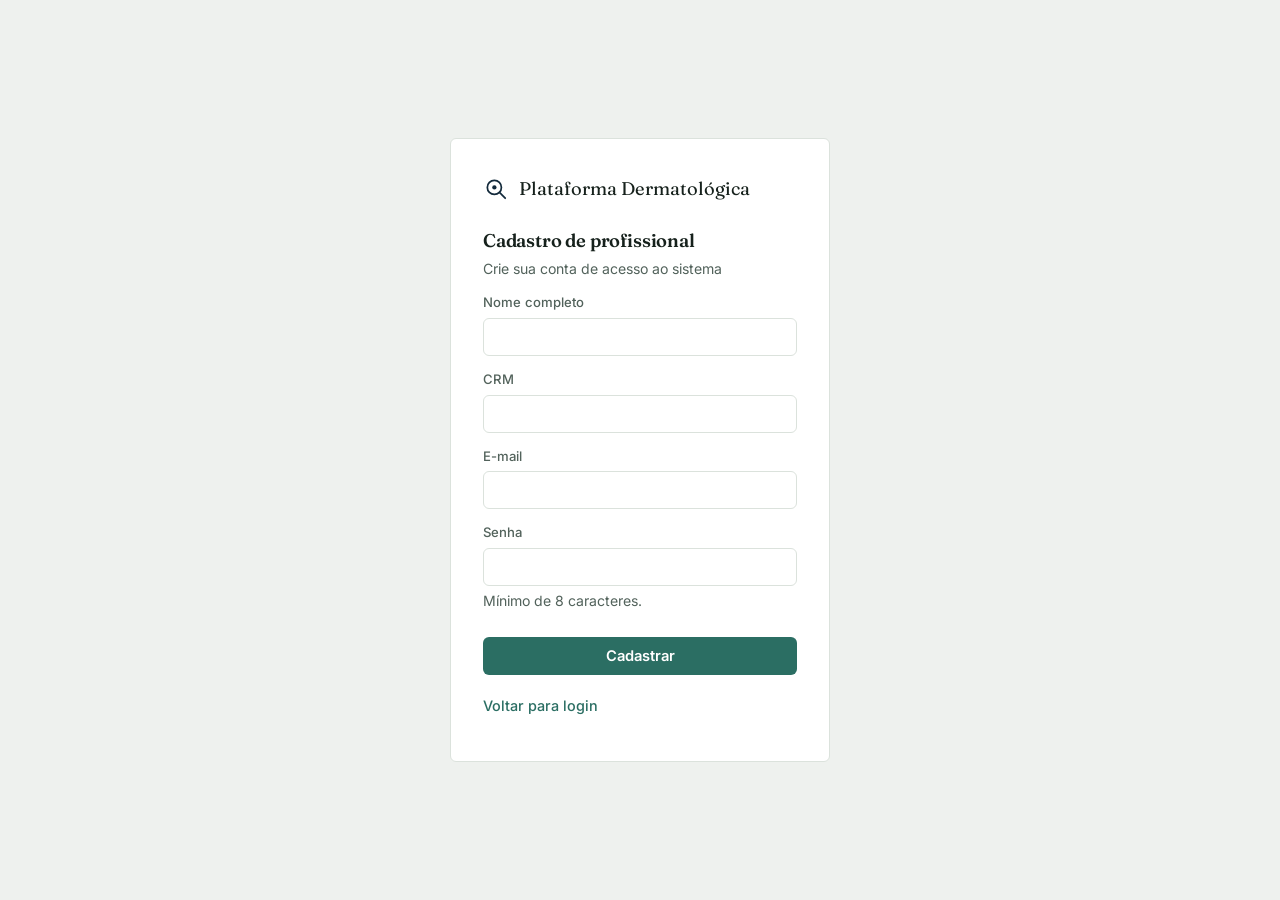
==== backend/src/main/resources/static/cadastro-medico.html @ d0685bf3 "Versão inicial da Plataforma Dermatológica (TCC)" ====
<!DOCTYPE html>
<html lang="pt-br">
<head>
  <meta charset="UTF-8">
  <meta name="viewport" content="width=device-width, initial-scale=1">
  <meta name="theme-color" content="#132A3B">
  <title>Cadastro de Médico - Plataforma Dermatologica</title>
  <link rel="stylesheet" href="css/style.css">
</head>
<body>
  <div class="auth-shell">
    <div class="auth-card">
      <div class="auth-brand">
        <svg width="26" height="26" viewBox="0 0 24 24" fill="none" stroke="#132A3B" stroke-width="1.6">
          <circle cx="10.5" cy="10.5" r="6.5"/>
          <circle cx="10.5" cy="10.5" r="2" fill="#132A3B" stroke="none"/>
          <line x1="15.2" y1="15.2" x2="20.5" y2="20.5" stroke-linecap="round"/>
        </svg>
        <span class="brand-text">Plataforma Dermatológica</span>
      </div>

      <h2>Cadastro de profissional</h2>
      <p>Crie sua conta de acesso ao sistema</p>

      <label>Nome completo</label>
      <input type="text" id="nome">

      <label>CRM</label>
      <input type="text" id="crm">

      <label>E-mail</label>
      <input type="email" id="email">

      <label>Senha</label>
      <input type="password" id="senha" minlength="8" autocomplete="new-password">
      <p class="dica-campo">Mínimo de 8 caracteres.</p>

      <button class="primary" onclick="cadastrar()" style="width:100%;">Cadastrar</button>
      <div id="msg" class="msg"></div>

      <p style="margin-top:20px; font-size:0.85rem;">
        <a class="link-simple" href="login.html">Voltar para login</a>
      </p>
    </div>
  </div>

  <script src="js/api.js"></script>
  <script>
    // Mesmas regras do backend; retorna a mensagem de erro ou null
    function erroFormulario(dados) {
      if (!dados.nome.trim() || !dados.crm.trim() || !dados.email.trim() || !dados.senha) {
        return "Preencha todos os campos: nome, CRM, e-mail e senha.";
      }
      if (!emailValido(dados.email)) return "E-mail inválido. Use o formato nome@exemplo.com.";
      if (dados.senha.length < SENHA_TAMANHO_MINIMO) {
        return `A senha deve ter no mínimo ${SENHA_TAMANHO_MINIMO} caracteres.`;
      }
      return null;
    }

    async function cadastrar() {
      const dados = {
        nome: document.getElementById("nome").value,
        crm: document.getElementById("crm").value,
        email: document.getElementById("email").value,
        senha: document.getElementById("senha").value,
      };
      const msg = document.getElementById("msg");
      const erro = erroFormulario(dados);
      if (erro) {
        msg.textContent = "Erro ao cadastrar: " + erro;
        msg.className = "msg erro";
        return;
      }
      try {
        await cadastrarMedico(dados);
        msg.textContent = "Cadastro realizado! Redirecionando para login...";
        msg.className = "msg sucesso";
        setTimeout(() => window.location.href = "login.html", 1200);
      } catch (e) {
        msg.textContent = "Erro ao cadastrar: " + e.message;
        msg.className = "msg erro";
      }
    }
  </script>
</body>
</html>
---- backend/src/main/resources/static/css/style.css ----
/* =====================================================================
   Plataforma Dermatologica - Design tokens
   Paleta clinica (navy + verde-clinico), tipografia Fraunces + Inter.
   ===================================================================== */
@import url('https://fonts.googleapis.com/css2?family=Fraunces:opsz,wght@9..144,500;9..144,600;9..144,700&family=Inter:wght@400;500;600;700&display=swap');

:root {
  --paper: #EEF1EE;
  --surface: #FFFFFF;
  --ink: #16211C;
  --ink-soft: #52625B;
  --ink-faint: #8A968F;

  --sidebar-bg: #132A3B;
  --sidebar-ink: #D7E3DD;
  --sidebar-ink-dim: #8FA5A0;
  --sidebar-active: #1D3F4F;

  --accent: #2B6E63;
  --accent-dark: #1E5148;
  --accent-soft: #E1EEEA;

  --gold: #B4802C;
  --gold-soft: #F5EAD3;

  --danger: #A6453B;
  --danger-soft: #F3E1DE;

  --success: #3F7D5C;
  --success-soft: #E1EFE5;

  --border: #DBE2DC;
  --radius: 6px;

  --font-display: 'Fraunces', Georgia, serif;
  --font-body: 'Inter', -apple-system, BlinkMacSystemFont, "Segoe UI", sans-serif;
}

* { box-sizing: border-box; }

body {
  margin: 0;
  font-family: var(--font-body);
  background: var(--paper);
  color: var(--ink);
  font-size: 15px;
  line-height: 1.5;
}

h1, h2, h3 {
  font-family: var(--font-display);
  font-weight: 600;
  color: var(--ink);
  margin: 0;
  letter-spacing: -0.01em;
}

/* ===================== Layout com navegacao lateral ===================== */
.app-shell {
  display: flex;
  min-height: 100vh;
}

.sidebar {
  width: 220px;
  flex-shrink: 0;
  background: var(--sidebar-bg);
  color: var(--sidebar-ink);
  display: flex;
  flex-direction: column;
  padding: 24px 16px;
  position: fixed;
  top: 0;
  left: 0;
  height: 100vh;
}

.sidebar .brand {
  display: flex;
  align-items: center;
  gap: 10px;
  padding: 0 8px 24px 8px;
  border-bottom: 1px solid rgba(255,255,255,0.08);
  margin-bottom: 20px;
}

.sidebar .brand svg { flex-shrink: 0; }

.sidebar .brand-text {
  font-family: var(--font-display);
  font-size: 1.05rem;
  line-height: 1.15;
  color: #fff;
}

.sidebar nav {
  display: flex;
  flex-direction: column;
  gap: 2px;
  flex: 1;
}

.sidebar nav a {
  display: flex;
  align-items: center;
  gap: 10px;
  color: var(--sidebar-ink-dim);
  text-decoration: none;
  padding: 9px 10px;
  border-radius: var(--radius);
  font-size: 0.9rem;
  font-weight: 500;
  transition: background 0.15s ease, color 0.15s ease;
}

.sidebar nav a svg { flex-shrink: 0; opacity: 0.85; }

.sidebar nav a:hover {
  background: rgba(255,255,255,0.06);
  color: var(--sidebar-ink);
}

.sidebar nav a.active {
  background: var(--sidebar-active);
  color: #fff;
}

.sidebar-footer {
  border-top: 1px solid rgba(255,255,255,0.08);
  padding-top: 14px;
}

.sidebar-footer button {
  width: 100%;
  background: transparent;
  border: 1px solid rgba(255,255,255,0.18);
  color: var(--sidebar-ink);
  padding: 8px 10px;
  border-radius: var(--radius);
  cursor: pointer;
  font-size: 0.85rem;
  font-family: var(--font-body);
}

.sidebar-footer button:hover {
  background: rgba(255,255,255,0.08);
}

.content {
  margin-left: 220px;
  flex: 1;
  padding: 40px 48px;
  max-width: 900px;
}

.page-header {
  margin-bottom: 24px;
}

.page-header h1 {
  font-size: 1.6rem;
}

.page-header p {
  color: var(--ink-soft);
  margin-top: 6px;
  font-size: 0.92rem;
  max-width: 62ch;
}

/* ===================== Cartoes ===================== */
.card {
  background: var(--surface);
  border: 1px solid var(--border);
  border-radius: var(--radius);
  padding: 24px;
  margin-bottom: 20px;
}

.card h2 {
  font-size: 1.05rem;
  margin-bottom: 4px;
}

.card > p:first-of-type {
  color: var(--ink-soft);
  font-size: 0.88rem;
  margin-top: 4px;
  margin-bottom: 16px;
}

/* ===================== Formularios ===================== */
label {
  display: block;
  margin-top: 14px;
  font-size: 0.82rem;
  color: var(--ink-soft);
  font-weight: 500;
}

input, textarea, select {
  width: 100%;
  padding: 9px 11px;
  margin-top: 5px;
  border: 1px solid var(--border);
  border-radius: var(--radius);
  font-size: 0.92rem;
  font-family: var(--font-body);
  background: var(--surface);
  color: var(--ink);
}

input:focus, textarea:focus, select:focus {
  outline: none;
  border-color: var(--accent);
  box-shadow: 0 0 0 3px var(--accent-soft);
}

/* Campo que nao pode ser editado (ex.: CPF ao editar paciente) */
input[readonly] {
  background: var(--paper);
  color: var(--ink-soft);
  cursor: not-allowed;
}

.dica-campo {
  margin: 4px 0 0;
  font-size: 0.78rem;
  color: var(--ink-faint);
}

button.primary {
  margin-top: 18px;
  background: var(--accent);
  color: #fff;
  border: none;
  padding: 10px 20px;
  border-radius: var(--radius);
  cursor: pointer;
  font-size: 0.92rem;
  font-weight: 600;
  font-family: var(--font-body);
}

button.primary:hover { background: var(--accent-dark); }

button.secondary {
  margin-top: 8px;
  margin-left: 8px;
  background: transparent;
  color: var(--ink-soft);
  border: 1px solid var(--border);
  padding: 9px 16px;
  border-radius: var(--radius);
  cursor: pointer;
  font-family: var(--font-body);
  font-size: 0.88rem;
}

button.secondary:hover { background: var(--paper); }

.msg { margin-top: 12px; font-size: 0.88rem; }
.msg.erro { color: var(--danger); }
.msg.sucesso { color: var(--success); }

/* Busca/ordenacao e paginacao da lista de pacientes */
.lista-controles { display: flex; gap: 12px; flex-wrap: wrap; margin-bottom: 14px; }
.lista-controles .campo-busca { flex: 2 1 240px; }
.lista-controles .campo-ordem { flex: 1 1 180px; }
.lista-controles label { margin-top: 0; }
.lista-vazia { color: var(--ink-soft); font-style: italic; padding: 12px 4px; }
.paginacao {
  display: flex; align-items: center; justify-content: space-between;
  gap: 10px; margin-top: 14px; font-size: 0.88rem; color: var(--ink-soft);
}
.paginacao button.secondary { margin: 0; width: auto; }
.paginacao button.secondary:disabled { opacity: 0.45; cursor: default; background: transparent; }

/* ===================== Tabelas ===================== */
table { width: 100%; border-collapse: collapse; margin-top: 8px; }
th, td { text-align: left; padding: 10px 6px; border-bottom: 1px solid var(--border); font-size: 0.88rem; }
th { color: var(--ink-soft); font-weight: 600; font-size: 0.8rem; }
tr:last-child td { border-bottom: none; }

/* ===================== Barra de probabilidade ===================== */
.prob-bar-bg { background: var(--paper); border-radius: 4px; height: 8px; margin-top: 5px; overflow: hidden; }
.prob-bar { background: var(--accent); height: 8px; }
.prob-row { margin-bottom: 12px; font-size: 0.88rem; }

/* ===================== Badges ===================== */
.badge {
  display: inline-block;
  padding: 3px 10px;
  border-radius: 20px;
  font-size: 0.76rem;
  font-weight: 600;
  background: var(--gold-soft);
  color: var(--gold);
}
.badge.ok { background: var(--success-soft); color: var(--success); }

.link-simple { color: var(--accent); text-decoration: none; font-size: 0.9rem; font-weight: 500; }
.link-simple:hover { text-decoration: underline; }

/* ===================== Tela de autenticacao (login/cadastro) ===================== */
.auth-shell {
  min-height: 100vh;
  display: flex;
  align-items: center;
  justify-content: center;
  padding: 24px;
}

.auth-card {
  background: var(--surface);
  border: 1px solid var(--border);
  border-radius: var(--radius);
  padding: 36px 32px;
  width: 100%;
  max-width: 380px;
}

.auth-brand {
  display: flex;
  align-items: center;
  gap: 10px;
  margin-bottom: 24px;
}

.auth-brand .brand-text {
  font-family: var(--font-display);
  font-size: 1.15rem;
  color: var(--ink);
}

.auth-card h2 {
  font-size: 1.15rem;
  margin-bottom: 4px;
}

.auth-card > p {
  color: var(--ink-soft);
  font-size: 0.88rem;
  margin-top: 4px;
  margin-bottom: 8px;
}

/* ===================== Dashboard KPIs ===================== */
.kpi-grid {
  display: grid;
  grid-template-columns: repeat(auto-fit, minmax(160px, 1fr));
  gap: 14px;
}

.kpi-box {
  background: var(--paper);
  border-radius: var(--radius);
  padding: 18px 16px;
}

.kpi-valor {
  font-family: var(--font-display);
  font-size: 2.1rem;
  font-weight: 600;
  color: var(--ink);
  line-height: 1;
}

.kpi-label {
  font-size: 0.8rem;
  color: var(--ink-soft);
  margin-top: 6px;
}

/* ===================== Componentes de foto (camera / galeria) ===================== */
.acoes-foto { display: flex; flex-wrap: wrap; gap: 10px; margin-top: 8px; }

.btn-outline {
  display: inline-flex;
  align-items: center;
  gap: 8px;
  background: var(--surface);
  color: var(--accent);
  border: 1px solid var(--accent);
  padding: 10px 16px;
  border-radius: var(--radius);
  cursor: pointer;
  font-size: 0.9rem;
  font-weight: 600;
  font-family: var(--font-body);
}
.btn-outline:hover { background: var(--accent-soft); }

/* O botao "Tirar foto" aparece em aparelhos de toque ou telas estreitas (celular/tablet).
   No desktop, o seletor de arquivo comum ja resolve. A condicao e propositalmente ampla:
   e melhor mostrar o botao a mais do que esconde-lo num celular. */
.btn-camera { display: none; }
@media (pointer: coarse), (hover: none), (max-width: 720px) {
  .btn-camera { display: inline-flex; }
}

.info-foto { font-size: 0.8rem; color: var(--ink-soft); margin-top: 8px; }
button:disabled { opacity: 0.6; cursor: not-allowed; }

/* Item do historico (imagem + resultado) */
.hist-item {
  display: flex;
  flex-wrap: wrap;
  gap: 16px;
  margin-top: 14px;
  padding-top: 14px;
  border-top: 1px solid var(--border);
}
.hist-item img {
  width: 110px;
  height: 110px;
  object-fit: cover;
  border-radius: 6px;
  border: 1px solid var(--border);
  flex-shrink: 0;
}
.hist-item .hist-resultado { flex: 1; min-width: 200px; }

/* ===================== Responsivo (celular / tablet) ===================== */
@media (max-width: 720px) {
  body { font-size: 15px; }

  /* Barra de navegacao vira uma faixa compacta no topo */
  .app-shell { flex-direction: column; }
  .sidebar {
    position: sticky;
    top: 0;
    z-index: 10;
    width: 100%;
    height: auto;
    flex-direction: row;
    align-items: center;
    gap: 6px;
    padding: 8px 12px;
  }
  .sidebar .brand { border-bottom: none; margin: 0; padding: 0 4px 0 0; }
  .sidebar .brand-text { display: none; }
  .sidebar nav { flex-direction: row; gap: 2px; }
  .sidebar nav a { padding: 10px 10px; font-size: 0.85rem; }
  .sidebar-footer { border-top: none; padding-top: 0; margin-left: auto; }
  .sidebar-footer button { width: auto; padding: 10px 12px; }

  .content { margin-left: 0; padding: 20px 14px 40px; max-width: 100%; }
  .page-header h1 { font-size: 1.35rem; }
  .card { padding: 16px; }

  /* 16px evita o zoom automatico do Safari/iOS ao focar em um campo */
  input, textarea, select { font-size: 16px; padding: 11px 12px; }
  button.primary { width: 100%; padding: 13px 20px; }
  button.secondary { width: 100%; margin-left: 0; padding: 12px 16px; }
  .paginacao button.secondary { padding: 11px 14px; }
  .paginacao .paginacao-info { text-align: center; }
  .btn-outline { flex: 1 1 100%; justify-content: center; padding: 13px 16px; }

  .kpi-grid { grid-template-columns: repeat(2, 1fr); gap: 10px; }
  .kpi-valor { font-size: 1.7rem; }

  .auth-shell { padding: 16px; align-items: flex-start; padding-top: 8vh; }
  .auth-card { padding: 24px 20px; }

  .hist-item img { width: 96px; height: 96px; }

  /* Tabela vira lista de cartoes (usa o atributo data-label de cada celula) */
  .tabela-responsiva thead { display: none; }
  .tabela-responsiva, .tabela-responsiva tbody, .tabela-responsiva tr, .tabela-responsiva td { display: block; width: 100%; }
  .tabela-responsiva tr {
    border: 1px solid var(--border);
    border-radius: var(--radius);
    padding: 10px 12px;
    margin-bottom: 12px;
  }
  .tabela-responsiva td {
    display: flex;
    justify-content: space-between;
    gap: 12px;
    border-bottom: none;
    padding: 4px 0;
    text-align: right;
  }
  .tabela-responsiva td::before {
    content: attr(data-label);
    color: var(--ink-soft);
    font-size: 0.8rem;
    font-weight: 600;
    text-align: left;
  }
  .tabela-responsiva td.acoes {
    display: flex;
    flex-wrap: wrap;
    justify-content: flex-start;
    gap: 8px;
    padding-top: 10px;
  }
  .tabela-responsiva td.acoes::before { display: none; }
  .tabela-responsiva td.acoes a {
    flex: 1 1 40%;
    text-align: center;
    padding: 10px 8px;
    border: 1px solid var(--border);
    border-radius: var(--radius);
    background: var(--paper);
  }
  .tabela-responsiva .sep { display: none; }
}
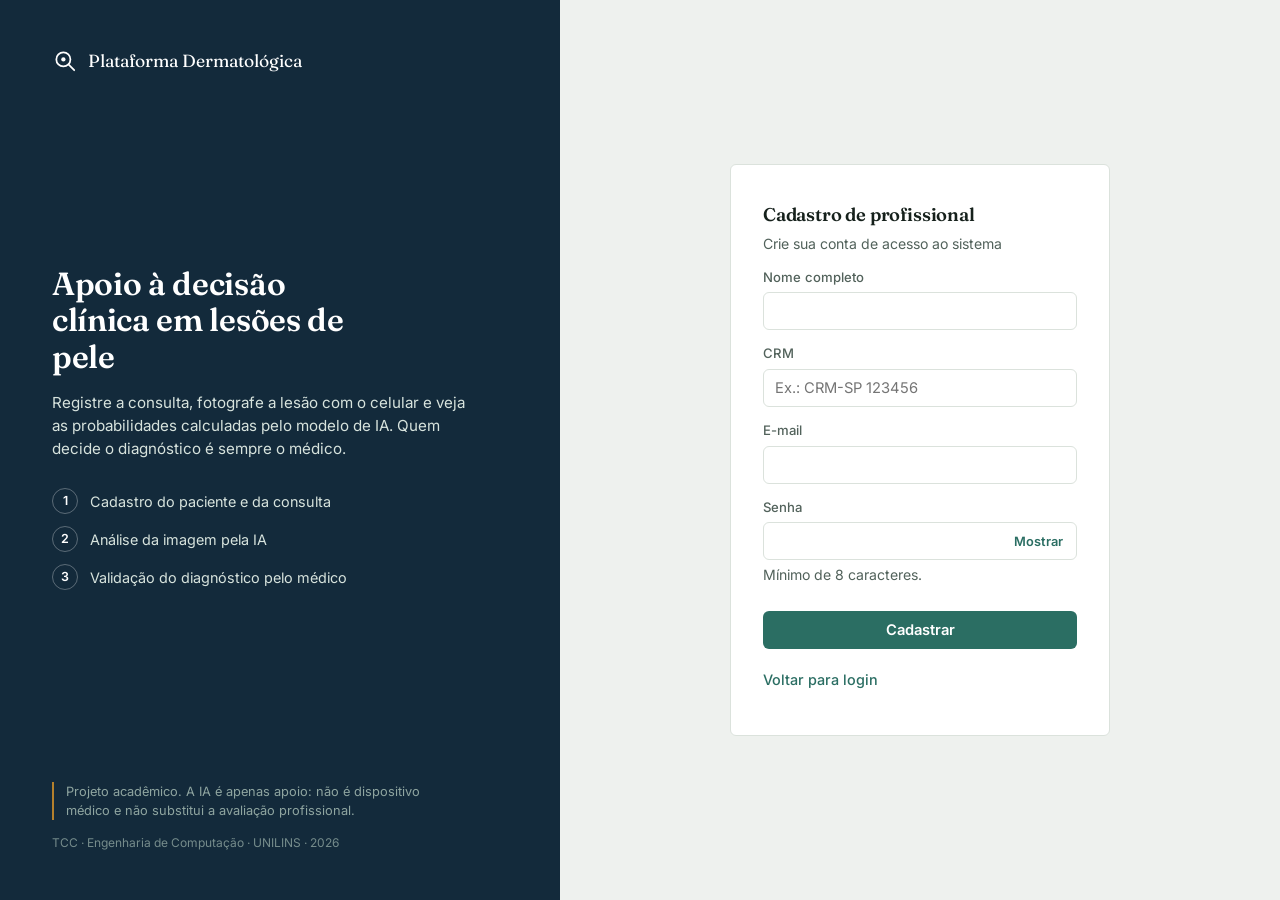
==== commit ddc51522: "Melhora no acabamento visual das telas" ====
--- a/backend/src/main/resources/static/cadastro-medico.html
+++ b/backend/src/main/resources/static/cadastro-medico.html
@@ -4,44 +4,65 @@
   <meta charset="UTF-8">
   <meta name="viewport" content="width=device-width, initial-scale=1">
   <meta name="theme-color" content="#132A3B">
-  <title>Cadastro de Médico - Plataforma Dermatologica</title>
+  <title>Cadastro de Médico - Plataforma Dermatológica</title>
+  <link rel="icon" href="data:image/svg+xml,%3Csvg xmlns='http://www.w3.org/2000/svg' viewBox='0 0 24 24'%3E%3Crect width='24' height='24' rx='5' fill='%23132A3B'/%3E%3Ccircle cx='10.5' cy='10.5' r='5.5' fill='none' stroke='%23fff' stroke-width='1.8'/%3E%3Ccircle cx='10.5' cy='10.5' r='1.8' fill='%23fff'/%3E%3Cline x1='14.6' y1='14.6' x2='19' y2='19' stroke='%23fff' stroke-width='1.8' stroke-linecap='round'/%3E%3C/svg%3E">
   <link rel="stylesheet" href="css/style.css">
 </head>
 <body>
-  <div class="auth-shell">
-    <div class="auth-card">
-      <div class="auth-brand">
-        <svg width="26" height="26" viewBox="0 0 24 24" fill="none" stroke="#132A3B" stroke-width="1.6">
+  <div class="auth-shell auth-split">
+    <section class="auth-painel">
+      <div class="auth-painel-marca">
+        <svg width="26" height="26" viewBox="0 0 24 24" fill="none" stroke="#fff" stroke-width="1.6">
           <circle cx="10.5" cy="10.5" r="6.5"/>
-          <circle cx="10.5" cy="10.5" r="2" fill="#132A3B" stroke="none"/>
+          <circle cx="10.5" cy="10.5" r="2" fill="#fff" stroke="none"/>
           <line x1="15.2" y1="15.2" x2="20.5" y2="20.5" stroke-linecap="round"/>
         </svg>
-        <span class="brand-text">Plataforma Dermatológica</span>
+        Plataforma Dermatológica
       </div>
 
-      <h2>Cadastro de profissional</h2>
-      <p>Crie sua conta de acesso ao sistema</p>
+      <div class="auth-painel-corpo">
+        <h1>Apoio à decisão clínica em lesões de pele</h1>
+        <p>Registre a consulta, fotografe a lesão com o celular e veja as probabilidades calculadas pelo modelo de IA. Quem decide o diagnóstico é sempre o médico.</p>
+        <ul class="auth-passos">
+          <li><span>1</span> Cadastro do paciente e da consulta</li>
+          <li><span>2</span> Análise da imagem pela IA</li>
+          <li><span>3</span> Validação do diagnóstico pelo médico</li>
+        </ul>
+      </div>
 
-      <label>Nome completo</label>
-      <input type="text" id="nome">
+      <p class="auth-aviso">Projeto acadêmico. A IA é apenas apoio: não é dispositivo médico e não substitui a avaliação profissional.</p>
+      <p class="auth-rodape">TCC · Engenharia de Computação · UNILINS · 2026</p>
+    </section>
 
-      <label>CRM</label>
-      <input type="text" id="crm">
+    <main class="auth-form-lado">
+      <form class="auth-card" onsubmit="cadastrar(event)" novalidate>
+        <h2>Cadastro de profissional</h2>
+        <p>Crie sua conta de acesso ao sistema</p>
 
-      <label>E-mail</label>
-      <input type="email" id="email">
+        <label for="nome">Nome completo</label>
+        <input type="text" id="nome" autocomplete="name">
 
-      <label>Senha</label>
-      <input type="password" id="senha" minlength="8" autocomplete="new-password">
-      <p class="dica-campo">Mínimo de 8 caracteres.</p>
+        <label for="crm">CRM</label>
+        <input type="text" id="crm" placeholder="Ex.: CRM-SP 123456" autocomplete="off">
 
-      <button class="primary" onclick="cadastrar()" style="width:100%;">Cadastrar</button>
-      <div id="msg" class="msg"></div>
+        <label for="email">E-mail</label>
+        <input type="email" id="email" autocomplete="email">
 
-      <p style="margin-top:20px; font-size:0.85rem;">
-        <a class="link-simple" href="login.html">Voltar para login</a>
-      </p>
-    </div>
+        <label for="senha">Senha</label>
+        <div class="campo-senha">
+          <input type="password" id="senha" minlength="8" autocomplete="new-password">
+          <button type="button" class="btn-ver-senha" onclick="alternarSenha('senha', this)" aria-label="Mostrar senha">Mostrar</button>
+        </div>
+        <p class="dica-campo">Mínimo de 8 caracteres.</p>
+
+        <button type="submit" class="primary" id="btnCadastrar" style="width:100%;">Cadastrar</button>
+        <div id="msg" class="msg"></div>
+
+        <p style="margin-top:20px; font-size:0.85rem;">
+          <a class="link-simple" href="login.html">Voltar para login</a>
+        </p>
+      </form>
+    </main>
   </div>
 
   <script src="js/api.js"></script>
@@ -58,7 +79,8 @@
       return null;
     }
 
-    async function cadastrar() {
+    async function cadastrar(evento) {
+      evento.preventDefault();
       const dados = {
         nome: document.getElementById("nome").value,
         crm: document.getElementById("crm").value,
@@ -72,10 +94,12 @@
         msg.className = "msg erro";
         return;
       }
+      const botao = document.getElementById("btnCadastrar");
       try {
-        await cadastrarMedico(dados);
+        await comCarregamento(botao, "Cadastrando...", () => cadastrarMedico(dados));
         msg.textContent = "Cadastro realizado! Redirecionando para login...";
         msg.className = "msg sucesso";
+        botao.disabled = true; // evita um segundo cadastro durante o redirecionamento
         setTimeout(() => window.location.href = "login.html", 1200);
       } catch (e) {
         msg.textContent = "Erro ao cadastrar: " + e.message;
--- a/backend/src/main/resources/static/css/style.css
+++ b/backend/src/main/resources/static/css/style.css
@@ -284,8 +284,47 @@
 
 /* ===================== Barra de probabilidade ===================== */
 .prob-bar-bg { background: var(--paper); border-radius: 4px; height: 8px; margin-top: 5px; overflow: hidden; }
-.prob-bar { background: var(--accent); height: 8px; }
+.prob-bar { background: var(--accent); height: 8px; border-radius: 4px; }
 .prob-row { margin-bottom: 12px; font-size: 0.88rem; }
+.prob-linha { display: flex; justify-content: space-between; align-items: baseline; gap: 12px; }
+.prob-pct { font-variant-numeric: tabular-nums; font-weight: 600; white-space: nowrap; }
+
+/* Resultado da IA: a classe mais provavel em destaque, as demais mais discretas */
+.prob-lista .prob-row { color: var(--ink-soft); }
+.prob-lista .prob-row .prob-bar { background: #A9BDB6; }
+.prob-lista .prob-top {
+  color: var(--ink);
+  background: var(--accent-soft);
+  border-radius: var(--radius);
+  padding: 10px 12px;
+  margin-bottom: 14px;
+}
+.prob-lista .prob-row:not(.prob-top) { padding: 0 12px; }
+.prob-mais summary { padding: 0 12px; }
+.prob-lista .prob-top .prob-nome { font-weight: 600; }
+.prob-lista .prob-top .prob-pct { font-size: 1.05rem; color: var(--accent-dark); }
+.prob-lista .prob-top .prob-bar { background: var(--accent); }
+.prob-lista .prob-top .prob-bar-bg { background: var(--surface); }
+.prob-tag {
+  display: inline-block;
+  margin-left: 6px;
+  padding: 1px 8px;
+  border-radius: 20px;
+  background: var(--accent);
+  color: #fff;
+  font-size: 0.68rem;
+  font-weight: 600;
+  letter-spacing: 0.02em;
+  vertical-align: 2px;
+}
+.prob-mais summary {
+  cursor: pointer;
+  color: var(--accent);
+  font-size: 0.84rem;
+  font-weight: 500;
+  margin-bottom: 10px;
+}
+.prob-mais[open] summary { margin-bottom: 12px; }
 
 /* ===================== Badges ===================== */
 .badge {
@@ -401,6 +440,7 @@
 
 .info-foto { font-size: 0.8rem; color: var(--ink-soft); margin-top: 8px; }
 button:disabled { opacity: 0.6; cursor: not-allowed; }
+button:focus-visible, a:focus-visible { outline: 2px solid var(--accent); outline-offset: 2px; }
 
 /* Item do historico (imagem + resultado) */
 .hist-item {
@@ -420,6 +460,175 @@
   flex-shrink: 0;
 }
 .hist-item .hist-resultado { flex: 1; min-width: 200px; }
+
+/* Etapa 3 da consulta: foto ao lado das probabilidades */
+.resultado-layout { display: flex; flex-wrap: wrap; gap: 24px; align-items: flex-start; margin-top: 4px; }
+.resultado-probs { flex: 1; min-width: 220px; }
+
+/* Foto que pode ser ampliada */
+.foto-ampliavel { cursor: zoom-in; transition: transform 0.15s ease, box-shadow 0.15s ease; }
+.foto-ampliavel:hover { transform: scale(1.03); box-shadow: 0 4px 14px rgba(19, 42, 59, 0.18); }
+.hist-foto { display: flex; flex-direction: column; align-items: center; gap: 4px; }
+.hist-foto small { font-size: 0.72rem; color: var(--ink-faint); }
+
+/* Cabecalho de cada consulta no historico */
+.consulta-topo { display: flex; justify-content: space-between; align-items: flex-start; gap: 12px; flex-wrap: wrap; }
+.consulta-medico { margin-top: 4px; font-size: 0.86rem; color: var(--ink-soft); }
+.card > p.consulta-obs { margin: 10px 0 0; font-size: 0.92rem; color: var(--ink); }
+.card > p.consulta-obs em { color: var(--ink-faint); }
+
+/* Diagnostico validado pelo medico (destaque) x pendente */
+.diag-box {
+  border-radius: var(--radius);
+  padding: 10px 12px;
+  margin-bottom: 14px;
+  border-left: 3px solid var(--gold);
+  background: var(--gold-soft);
+}
+.diag-box .diag-rotulo { font-size: 0.74rem; font-weight: 600; text-transform: uppercase; letter-spacing: 0.04em; color: var(--gold); }
+.diag-box .diag-valor { font-weight: 600; margin-top: 2px; }
+.diag-box .diag-data { font-size: 0.78rem; color: var(--ink-soft); margin-top: 2px; }
+.diag-box.ok { border-left-color: var(--success); background: var(--success-soft); }
+.diag-box.ok .diag-rotulo { color: var(--success); }
+.subtitulo-ia { font-size: 0.78rem; color: var(--ink-soft); font-weight: 600; margin: 0 0 10px; }
+
+/* Ficha do paciente (topo do historico) */
+.ficha-paciente { display: grid; grid-template-columns: repeat(auto-fit, minmax(180px, 1fr)); gap: 14px 20px; }
+.ficha-item .ficha-rotulo { font-size: 0.74rem; color: var(--ink-faint); font-weight: 600; text-transform: uppercase; letter-spacing: 0.04em; }
+.ficha-item .ficha-valor { margin-top: 2px; font-size: 0.92rem; overflow-wrap: anywhere; }
+.ficha-acoes { margin-top: 18px; padding-top: 14px; border-top: 1px solid var(--border); }
+a.btn-link {
+  display: inline-flex; align-items: center; gap: 6px;
+  background: var(--accent); color: #fff; text-decoration: none;
+  padding: 9px 16px; border-radius: var(--radius); font-weight: 600; font-size: 0.9rem;
+}
+a.btn-link:hover { background: var(--accent-dark); }
+
+/* Atalhos (chips) para preencher o diagnostico validado */
+.chips { display: flex; flex-wrap: wrap; align-items: center; gap: 6px; margin-top: 8px; }
+.chips-rotulo { font-size: 0.78rem; color: var(--ink-faint); margin-right: 2px; }
+.chip {
+  border: 1px solid var(--border);
+  background: var(--paper);
+  color: var(--ink);
+  border-radius: 20px;
+  padding: 5px 12px;
+  font-size: 0.8rem;
+  font-family: var(--font-body);
+  cursor: pointer;
+}
+.chip:hover { border-color: var(--accent); color: var(--accent-dark); background: var(--accent-soft); }
+.acoes-pos-validacao { margin-top: 14px; display: flex; flex-wrap: wrap; gap: 8px 18px; align-items: center; }
+
+/* ===================== Usuario logado (rodape da barra lateral) ===================== */
+.usuario-logado { display: flex; align-items: center; gap: 10px; padding: 0 4px 12px; min-width: 0; }
+.avatar {
+  width: 32px; height: 32px; flex-shrink: 0;
+  border-radius: 50%;
+  background: var(--accent);
+  color: #fff;
+  display: inline-flex; align-items: center; justify-content: center;
+  font-size: 0.78rem; font-weight: 600; letter-spacing: 0.02em;
+}
+.usuario-dados { display: flex; flex-direction: column; min-width: 0; }
+.usuario-nome { color: #fff; font-size: 0.84rem; font-weight: 500; line-height: 1.25; }
+.usuario-email { color: var(--sidebar-ink-dim); font-size: 0.72rem; overflow: hidden; text-overflow: ellipsis; white-space: nowrap; }
+
+.page-header .saudacao { color: var(--accent); font-weight: 600; font-size: 0.85rem; margin: 0 0 4px; }
+
+/* ===================== Botoes: carregando e perigo ===================== */
+button.carregando::before {
+  content: "";
+  display: inline-block;
+  width: 13px; height: 13px;
+  margin-right: 8px;
+  vertical-align: -2px;
+  border: 2px solid currentColor;
+  border-right-color: transparent;
+  border-radius: 50%;
+  animation: girar 0.7s linear infinite;
+}
+@keyframes girar { to { transform: rotate(360deg); } }
+button.primary.perigo { background: var(--danger); }
+button.primary.perigo:hover { background: #8A372F; }
+
+/* ===================== Campo de senha com "Mostrar" ===================== */
+.campo-senha { position: relative; }
+.campo-senha input { padding-right: 78px; }
+.btn-ver-senha {
+  position: absolute; right: 6px; top: 50%; transform: translateY(-50%);
+  margin-top: 2.5px;
+  background: transparent; border: none; cursor: pointer;
+  color: var(--accent); font-size: 0.8rem; font-weight: 600; font-family: var(--font-body);
+  padding: 6px 8px; border-radius: 4px;
+}
+.btn-ver-senha:hover { background: var(--accent-soft); }
+
+/* ===================== Janelas (confirmacao e foto ampliada) ===================== */
+dialog.modal {
+  border: none;
+  border-radius: 10px;
+  padding: 24px;
+  width: min(420px, calc(100vw - 32px));
+  box-shadow: 0 18px 50px rgba(19, 42, 59, 0.3);
+  color: var(--ink);
+}
+dialog.modal h2 { font-size: 1.1rem; }
+dialog.modal p { color: var(--ink-soft); font-size: 0.9rem; margin: 8px 0 0; }
+dialog::backdrop { background: rgba(19, 42, 59, 0.55); }
+.modal-acoes { display: flex; justify-content: flex-end; gap: 8px; margin-top: 22px; }
+.modal-acoes button { margin: 0; }
+
+dialog.modal-imagem {
+  border: none; background: transparent; padding: 0;
+  max-width: 94vw; max-height: 94vh; overflow: visible;
+  text-align: center; cursor: zoom-out;
+}
+dialog.modal-imagem img {
+  display: block;
+  max-width: 94vw; max-height: 84vh;
+  border-radius: 8px;
+  box-shadow: 0 18px 50px rgba(0, 0, 0, 0.4);
+}
+dialog.modal-imagem p { color: #fff; font-size: 0.88rem; margin: 10px 0 0; }
+dialog.modal-imagem::backdrop { background: rgba(10, 20, 28, 0.85); }
+.modal-fechar {
+  position: fixed; top: 14px; right: 16px;
+  width: 40px; height: 40px; border-radius: 50%;
+  border: none; background: rgba(255, 255, 255, 0.15); color: #fff;
+  font-size: 1.6rem; line-height: 1; cursor: pointer;
+}
+
+/* ===================== Login/cadastro com painel de apresentacao ===================== */
+.auth-split { display: flex; min-height: 100vh; padding: 0; align-items: stretch; }
+.auth-painel {
+  flex: 0 0 44%;
+  max-width: 560px;
+  background: var(--sidebar-bg);
+  color: var(--sidebar-ink);
+  padding: 48px 52px;
+  display: flex;
+  flex-direction: column;
+}
+.auth-painel-marca { display: flex; align-items: center; gap: 10px; font-family: var(--font-display); font-size: 1.1rem; color: #fff; }
+.auth-painel-corpo { margin: auto 0; padding: 40px 0; }
+.auth-painel h1 { color: #fff; font-size: 2rem; line-height: 1.15; max-width: 16ch; }
+.auth-painel-corpo > p { color: var(--sidebar-ink); font-size: 0.95rem; max-width: 42ch; margin: 16px 0 0; }
+.auth-passos { list-style: none; padding: 0; margin: 28px 0 0; display: flex; flex-direction: column; gap: 12px; }
+.auth-passos li { display: flex; align-items: center; gap: 12px; font-size: 0.9rem; }
+.auth-passos li span {
+  width: 26px; height: 26px; flex-shrink: 0; border-radius: 50%;
+  border: 1px solid rgba(255, 255, 255, 0.3);
+  display: inline-flex; align-items: center; justify-content: center;
+  font-size: 0.78rem; font-weight: 600; color: #fff;
+}
+.auth-aviso {
+  font-size: 0.8rem; color: var(--sidebar-ink-dim);
+  border-left: 2px solid var(--gold); padding-left: 12px; margin: 0;
+  max-width: 48ch;
+}
+.auth-rodape { font-size: 0.75rem; color: var(--sidebar-ink-dim); margin: 14px 0 0; opacity: 0.8; }
+.auth-form-lado { flex: 1; display: flex; align-items: center; justify-content: center; padding: 32px 24px; }
 
 /* ===================== Responsivo (celular / tablet) ===================== */
 @media (max-width: 720px) {
@@ -442,8 +651,24 @@
   .sidebar .brand-text { display: none; }
   .sidebar nav { flex-direction: row; gap: 2px; }
   .sidebar nav a { padding: 10px 10px; font-size: 0.85rem; }
-  .sidebar-footer { border-top: none; padding-top: 0; margin-left: auto; }
+  .sidebar-footer { border-top: none; padding-top: 0; margin-left: auto; display: flex; align-items: center; gap: 8px; }
   .sidebar-footer button { width: auto; padding: 10px 12px; }
+  .usuario-logado { padding: 0; }
+  .usuario-dados { display: none; }  /* no celular fica so o circulo com as iniciais */
+  .avatar { width: 30px; height: 30px; font-size: 0.72rem; }
+
+  /* Login/cadastro: o painel vira um cabecalho compacto acima do formulario */
+  .auth-split { flex-direction: column; padding: 0; }
+  .auth-painel { flex: none; max-width: none; padding: 18px 18px 20px; }
+  .auth-painel-corpo { margin: 0; padding: 14px 0 0; }
+  .auth-painel h1 { font-size: 1.3rem; max-width: none; }
+  .auth-painel-corpo > p, .auth-passos, .auth-rodape { display: none; }
+  .auth-aviso { margin-top: 12px; font-size: 0.76rem; }
+  .auth-form-lado { padding: 20px 16px 32px; align-items: flex-start; }
+
+  .ficha-paciente { grid-template-columns: repeat(2, 1fr); }
+  a.btn-link { width: 100%; justify-content: center; padding: 12px 16px; }
+  .modal-acoes button.primary, .modal-acoes button.secondary { padding: 12px 10px; }
 
   .content { margin-left: 0; padding: 20px 14px 40px; max-width: 100%; }
   .page-header h1 { font-size: 1.35rem; }
@@ -460,10 +685,12 @@
   .kpi-grid { grid-template-columns: repeat(2, 1fr); gap: 10px; }
   .kpi-valor { font-size: 1.7rem; }
 
-  .auth-shell { padding: 16px; align-items: flex-start; padding-top: 8vh; }
+  .auth-shell:not(.auth-split) { padding: 16px; align-items: flex-start; padding-top: 8vh; }
   .auth-card { padding: 24px 20px; }
 
   .hist-item img { width: 96px; height: 96px; }
+  .hist-item .hist-resultado { min-width: 100%; }  /* resultado abaixo da foto */
+  .hist-foto { flex-direction: row; align-items: flex-end; gap: 10px; }
 
   /* Tabela vira lista de cartoes (usa o atributo data-label de cada celula) */
   .tabela-responsiva thead { display: none; }
